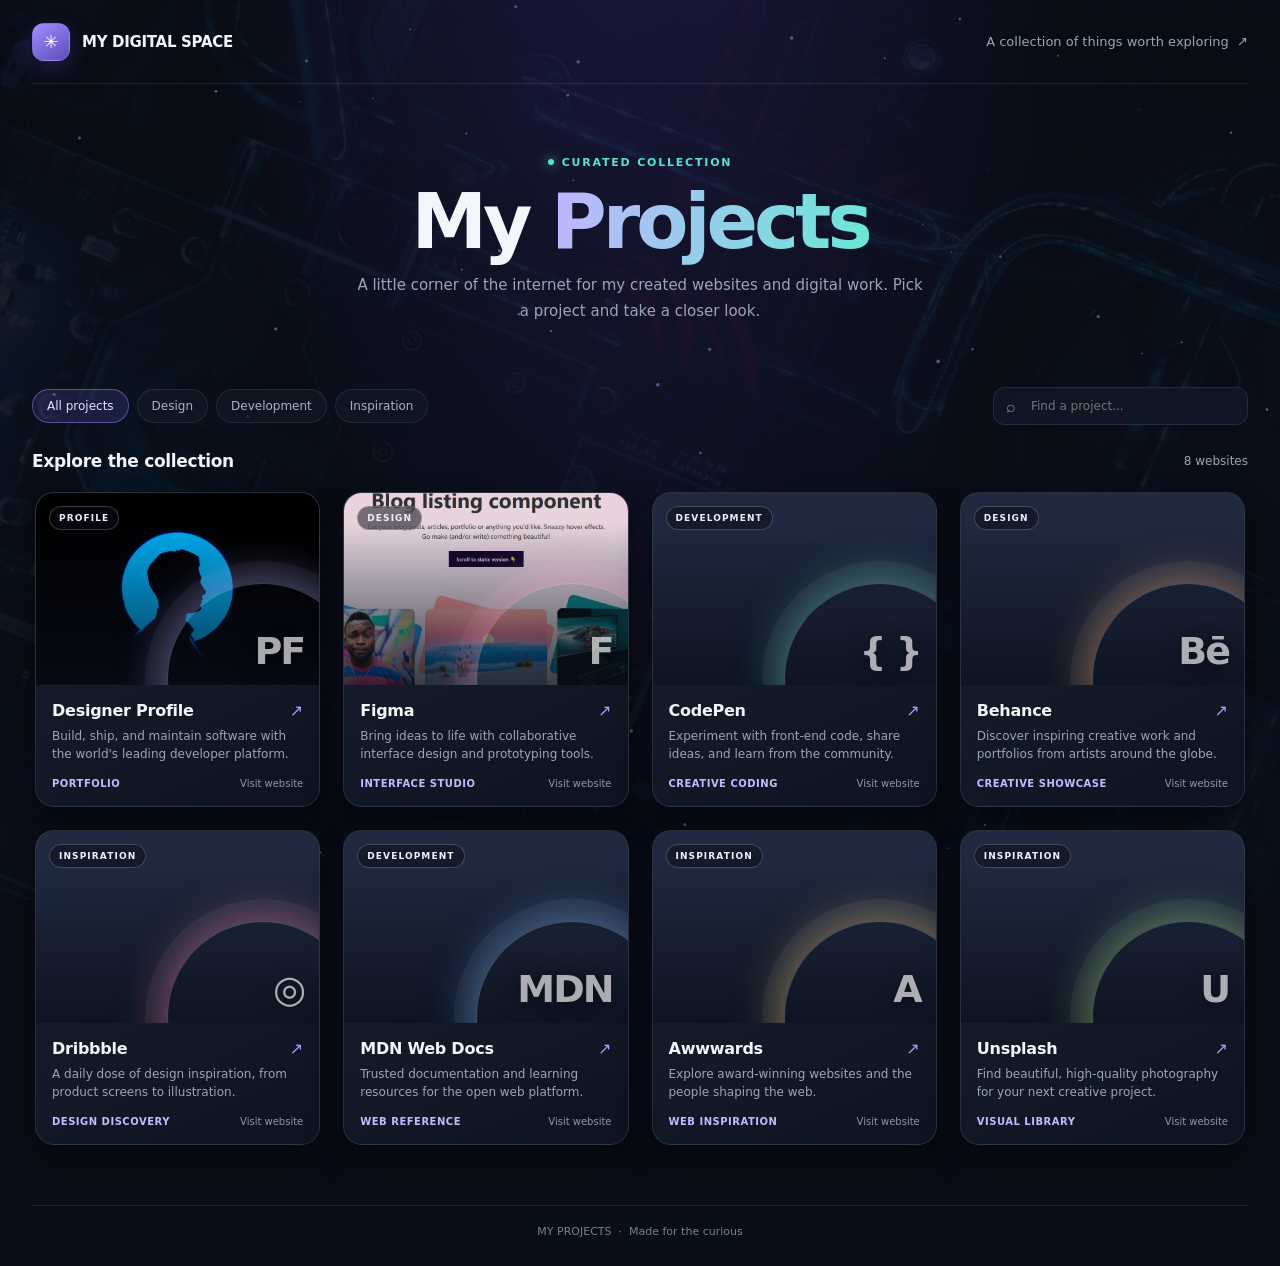
==== index.html @ c4907e5d "first code push" ====
<!DOCTYPE html>
<html lang="en">

<head>
    <meta charset="UTF-8">
    <meta name="viewport" content="width=device-width, initial-scale=1">
    <meta name="theme-color" content="#090d17">
    <meta name="description" content="A curated gallery of favorite websites and digital projects.">
    <title>My Projects — Digital Collection</title>
    <link rel="stylesheet" href="assets/css/style.css">
</head>

<body>
    <canvas id="tech-bg" aria-hidden="true"></canvas>
    <div class="shell">
        <header class="topbar">
            <div class="brand"><span class="brand-mark" aria-hidden="true">✳</span><span>MY DIGITAL SPACE</span></div>
            <div class="top-note">A collection of things worth exploring&nbsp; ↗</div>
        </header>
        <main>
            <section class="hero" aria-labelledby="page-title">
                <div class="eyebrow">Curated collection</div>
                <h1 id="page-title">My <span>Projects</span></h1>
                <p class="hero-copy">A little corner of the internet for my created websites and digital work. Pick a
                    project and take a closer look.</p>
            </section>
            <div class="toolbar" aria-label="Project controls">
                <div class="filters" role="group" aria-label="Filter projects">
                    <button class="filter active" type="button" data-filter="all">All projects</button>
                    <button class="filter" type="button" data-filter="design">Design</button>
                    <button class="filter" type="button" data-filter="development">Development</button>
                    <button class="filter" type="button" data-filter="inspiration">Inspiration</button>
                </div>
                <label class="search"><span aria-hidden="true">⌕</span><input id="search" type="search"
                        placeholder="Find a project..." aria-label="Search projects"></label>
            </div>
            <div class="collection-head">
                <h2>Explore the collection</h2>
                <p id="count">8 websites</p>
            </div>
            <section class="grid" id="project-grid" aria-live="polite">
                <a class="project" href="https://codeacharya.github.io/Portfo/" target="_blank" rel="noopener noreferrer"
                    data-category="development" data-name="portfolio">
                    <div class="poster" style="--glow:#a99cff;background-image:url('assets/images/profile_pic.jpg')"><span
                            class="poster-label">Profile</span><span class="poster-mark">PF</span></div>
                    <div class="project-body">
                        <div class="project-title">
                            <h3>Designer Profile</h3><span class="arrow">↗</span>
                        </div>
                        <p>Build, ship, and maintain software with the world's leading developer platform.</p>
                        <div class="project-meta"><span class="tag">Portfolio</span><span class="visit">Visit
                                website</span></div>
                    </div>
                </a>
                <a class="project" href="https://www.figma.com/" target="_blank" rel="noopener noreferrer"
                    data-category="design" data-name="figma interface design">
                    <div class="poster"
                        style="--glow:#ff8cbb;background-image:url('assets/images/website%20layout.JPG')"><span
                            class="poster-label">Design</span><span class="poster-mark">F</span></div>
                    <div class="project-body">
                        <div class="project-title">
                            <h3>Figma</h3><span class="arrow">↗</span>
                        </div>
                        <p>Bring ideas to life with collaborative interface design and prototyping tools.</p>
                        <div class="project-meta"><span class="tag">Interface studio</span><span class="visit">Visit
                                website</span></div>
                    </div>
                </a>
                <a class="project" href="https://codepen.io/" target="_blank" rel="noopener noreferrer"
                    data-category="development" data-name="codepen frontend code">
                    <div class="poster"
                        style="--glow:#5edbc9;background-image:url('https://images.unsplash.com/photo-1518770660439-4636190af475?auto=format&fit=crop&w=900&q=85')">
                        <span class="poster-label">Development</span><span class="poster-mark">{ }</span></div>
                    <div class="project-body">
                        <div class="project-title">
                            <h3>CodePen</h3><span class="arrow">↗</span>
                        </div>
                        <p>Experiment with front-end code, share ideas, and learn from the community.</p>
                        <div class="project-meta"><span class="tag">Creative coding</span><span class="visit">Visit
                                website</span></div>
                    </div>
                </a>
                <a class="project" href="https://www.behance.net/" target="_blank" rel="noopener noreferrer"
                    data-category="design" data-name="behance creative portfolio">
                    <div class="poster"
                        style="--glow:#ffad6e;background-image:url('https://images.unsplash.com/photo-1541701494587-cb58502866ab?auto=format&fit=crop&w=900&q=85')">
                        <span class="poster-label">Design</span><span class="poster-mark">Bē</span></div>
                    <div class="project-body">
                        <div class="project-title">
                            <h3>Behance</h3><span class="arrow">↗</span>
                        </div>
                        <p>Discover inspiring creative work and portfolios from artists around the globe.</p>
                        <div class="project-meta"><span class="tag">Creative showcase</span><span class="visit">Visit
                                website</span></div>
                    </div>
                </a>
                <a class="project" href="https://dribbble.com/" target="_blank" rel="noopener noreferrer"
                    data-category="inspiration" data-name="dribbble design inspiration">
                    <div class="poster"
                        style="--glow:#ff78a6;background-image:url('https://images.unsplash.com/photo-1557683316-973673baf926?auto=format&fit=crop&w=900&q=85')">
                        <span class="poster-label">Inspiration</span><span class="poster-mark">◎</span></div>
                    <div class="project-body">
                        <div class="project-title">
                            <h3>Dribbble</h3><span class="arrow">↗</span>
                        </div>
                        <p>A daily dose of design inspiration, from product screens to illustration.</p>
                        <div class="project-meta"><span class="tag">Design discovery</span><span class="visit">Visit
                                website</span></div>
                    </div>
                </a>
                <a class="project" href="https://developer.mozilla.org/" target="_blank" rel="noopener noreferrer"
                    data-category="development" data-name="mdn web docs javascript html css">
                    <div class="poster"
                        style="--glow:#71b6ff;background-image:url('https://images.unsplash.com/photo-1519389950473-47ba0277781c?auto=format&fit=crop&w=900&q=85')">
                        <span class="poster-label">Development</span><span class="poster-mark">MDN</span></div>
                    <div class="project-body">
                        <div class="project-title">
                            <h3>MDN Web Docs</h3><span class="arrow">↗</span>
                        </div>
                        <p>Trusted documentation and learning resources for the open web platform.</p>
                        <div class="project-meta"><span class="tag">Web reference</span><span class="visit">Visit
                                website</span></div>
                    </div>
                </a>
                <a class="project" href="https://www.awwwards.com/" target="_blank" rel="noopener noreferrer"
                    data-category="inspiration" data-name="awwwards web inspiration">
                    <div class="poster"
                        style="--glow:#f6cb71;background-image:url('https://images.unsplash.com/photo-1498050108023-c5249f4df085?auto=format&fit=crop&w=900&q=85')">
                        <span class="poster-label">Inspiration</span><span class="poster-mark">A</span></div>
                    <div class="project-body">
                        <div class="project-title">
                            <h3>Awwwards</h3><span class="arrow">↗</span>
                        </div>
                        <p>Explore award-winning websites and the people shaping the web.</p>
                        <div class="project-meta"><span class="tag">Web inspiration</span><span class="visit">Visit
                                website</span></div>
                    </div>
                </a>
                <a class="project" href="https://unsplash.com/" target="_blank" rel="noopener noreferrer"
                    data-category="inspiration" data-name="unsplash photography images">
                    <div class="poster"
                        style="--glow:#a6e57a;background-image:url('https://images.unsplash.com/photo-1497366754035-f200968a6e72?auto=format&fit=crop&w=900&q=85')">
                        <span class="poster-label">Inspiration</span><span class="poster-mark">U</span></div>
                    <div class="project-body">
                        <div class="project-title">
                            <h3>Unsplash</h3><span class="arrow">↗</span>
                        </div>
                        <p>Find beautiful, high-quality photography for your next creative project.</p>
                        <div class="project-meta"><span class="tag">Visual library</span><span class="visit">Visit
                                website</span></div>
                    </div>
                </a>
            </section>
        </main>
        <footer>MY PROJECTS&nbsp; · &nbsp;Made for the curious</footer>
    </div>
    <script src="assets/js/script.js" defer></script>
</body>

</html>
---- assets/css/style.css ----
:root {
	color-scheme: dark;
	--bg: #090d17;
	--surface: #111827;
	--text: #f3f5fb;
	--muted: #9aa5b7;
	--line: rgba(255, 255, 255, .09);
	--accent: #9b8cff;
	--mint: #58e3cf;
}

* { box-sizing: border-box; }
html { scroll-behavior: smooth; }
body {
	margin: 0;
	min-height: 100vh;
	overflow-x: hidden;
	background: radial-gradient(ellipse at 50% -20%, #28215b99 0, transparent 48%), linear-gradient(180deg, #090d17e8, #090d17f5), url("../images/card1.jpg") center / cover fixed, var(--bg);
	color: var(--text);
	font-family: Inter, ui-sans-serif, system-ui, -apple-system, BlinkMacSystemFont, "Segoe UI", sans-serif;
}

#tech-bg {
	position: fixed;
	inset: 0;
	z-index: 0;
	width: 100%;
	height: 100%;
	pointer-events: none;
	opacity: .7;
}

.shell { position: relative; z-index: 1; width: min(1380px, calc(100% - 64px)); margin: 0 auto; }
.topbar {
	min-height: 84px;
	display: flex;
	align-items: center;
	justify-content: space-between;
	border-bottom: 1px solid var(--line);
}
.brand { display: flex; align-items: center; gap: 12px; font-size: 15px; font-weight: 750; letter-spacing: -.3px; }
.brand-mark {
	display: grid;
	width: 38px;
	height: 38px;
	place-items: center;
	border: 1px solid #a798ff55;
	border-radius: 12px;
	background: linear-gradient(145deg, #a18dff, #5c4db9);
	color: white;
	box-shadow: 0 7px 22px #7863ff3a;
	font-size: 18px;
}
.top-note { color: var(--muted); font-size: 13px; }
.hero { padding: 66px 0 40px; text-align: center; }
.eyebrow {
	display: inline-flex;
	align-items: center;
	gap: 8px;
	color: var(--mint);
	font-size: 11px;
	font-weight: 800;
	letter-spacing: 1.8px;
	text-transform: uppercase;
}
.eyebrow::before { width: 6px; height: 6px; border-radius: 50%; background: currentColor; content: ""; box-shadow: 0 0 12px currentColor; }
h1 {
	margin: 15px 0 12px;
	font-size: clamp(42px, 7vw, 76px);
	line-height: 1;
	letter-spacing: -4px;
}
h1 span { color: transparent; background: linear-gradient(100deg, #c0b5ff, #69e8d5); background-clip: text; -webkit-background-clip: text; }
.hero-copy { max-width: 570px; margin: 0 auto; color: var(--muted); font-size: 15px; line-height: 1.75; }
.toolbar {
	display: flex;
	align-items: center;
	justify-content: space-between;
	gap: 18px;
	margin: 22px 0 20px;
}
.filters { display: flex; flex-wrap: wrap; gap: 8px; }
.filter {
	padding: 9px 14px;
	border: 1px solid var(--line);
	border-radius: 999px;
	background: #111827b8;
	color: #aab4c6;
	font: inherit;
	font-size: 12px;
	cursor: pointer;
	transition: .2s ease;
}
.filter:hover, .filter.active { border-color: #9b8cff77; background: #8976ff24; color: #e4dfff; }
.search { position: relative; width: min(255px, 100%); }
.search span { position: absolute; top: 50%; left: 13px; color: #8792a6; transform: translateY(-50%); }
.search input {
	width: 100%;
	padding: 11px 12px 11px 37px;
	border: 1px solid var(--line);
	border-radius: 12px;
	outline: 0;
	background: #111827d9;
	color: var(--text);
	font: inherit;
	font-size: 12px;
}
.search input:focus { border-color: #9b8cff99; box-shadow: 0 0 0 3px #9b8cff20; }
.collection-head { display: flex; align-items: center; justify-content: space-between; margin: 26px 0 17px; }
.collection-head h2 { margin: 0; font-size: 17px; letter-spacing: -.3px; }
.collection-head p { margin: 0; color: var(--muted); font-size: 12px; }
.grid {
	display: grid;
	grid-template-columns: repeat(4, minmax(0, 1fr));
	gap: 23px;
	padding: 4px 3px 60px;
	perspective: 1300px;
}
.project {
	--glow: #8470ff;
	position: relative;
	min-width: 0;
	overflow: hidden;
	border: 1px solid rgba(255, 255, 255, .105);
	border-radius: 19px;
	background: linear-gradient(155deg, rgba(25, 34, 52, .98), rgba(13, 19, 32, .98));
	color: inherit;
	text-decoration: none;
	box-shadow: 0 18px 34px #0005, 0 6px 12px #0003, inset 0 1px 0 #ffffff12;
	transform: translateY(0) scale(1) rotateX(0);
	transform-style: preserve-3d;
	transition: transform .28s ease, box-shadow .28s ease, border-color .28s ease;
}
.project:hover {
	z-index: 2;
	border-color: color-mix(in srgb, var(--glow), transparent 38%);
	box-shadow: 0 28px 55px #0008, 0 10px 28px color-mix(in srgb, var(--glow), transparent 82%), inset 0 1px 0 #ffffff1c;
	transform: translateY(-8px) scale(1.035) rotateX(1.5deg);
}
.poster {
	position: relative;
	height: clamp(145px, 15vw, 205px);
	overflow: hidden;
	background-color: #202b42;
	background-position: center;
	background-size: cover;
	isolation: isolate;
}
.poster::before {
	position: absolute;
	z-index: -1;
	inset: 0;
	background: linear-gradient(180deg, #080d1910 15%, #080d19c7 100%);
	content: "";
}
.poster::after {
	position: absolute;
	right: -40px;
	bottom: -90px;
	width: 190px;
	height: 190px;
	border: 1px solid #ffffff3b;
	border-radius: 50%;
	box-shadow: 0 0 0 22px #ffffff0b, 0 0 48px color-mix(in srgb, var(--glow), transparent 45%);
	content: "";
}
.project:hover .poster { background-size: 108%; transition: background-size .5s ease; }
.poster-label {
	position: absolute;
	top: 13px;
	left: 13px;
	padding: 6px 9px;
	border: 1px solid #ffffff35;
	border-radius: 999px;
	background: #0a0f1b83;
	color: #f0efff;
	font-size: 9px;
	font-weight: 800;
	letter-spacing: 1.1px;
	text-transform: uppercase;
	backdrop-filter: blur(8px);
}
.poster-mark {
	position: absolute;
	right: 15px;
	bottom: 12px;
	color: #ffffffa8;
	font-size: 38px;
	font-weight: 850;
	letter-spacing: -2px;
	text-shadow: 0 2px 18px #0008;
}
.project-body { padding: 16px 16px 17px; }
.project-title { display: flex; align-items: center; justify-content: space-between; gap: 8px; }
.project h3 { margin: 0; font-size: 16px; letter-spacing: -.25px; }
.arrow { color: #a99cff; font-size: 16px; transition: transform .2s ease; }
.project:hover .arrow { transform: translate(3px, -3px); }
.project-body p { min-height: 36px; margin: 7px 0 14px; color: var(--muted); font-size: 12px; line-height: 1.55; }
.project-meta { display: flex; align-items: center; justify-content: space-between; gap: 8px; }
.tag { color: #c4bbff; font-size: 10px; font-weight: 750; letter-spacing: .5px; text-transform: uppercase; }
.visit { color: #8c98ab; font-size: 10px; }
.empty { grid-column: 1 / -1; padding: 55px 20px; border: 1px dashed var(--line); border-radius: 18px; color: var(--muted); text-align: center; }
footer { padding: 19px 0 28px; border-top: 1px solid var(--line); color: #758197; font-size: 11px; text-align: center; }

@media (max-width: 1080px) {
	.grid { grid-template-columns: repeat(3, minmax(0, 1fr)); gap: 19px; }
	.poster { height: 190px; }
}
@media (max-width: 760px) {
	.shell { width: min(100% - 36px, 620px); }
	.topbar { min-height: 70px; }
	.top-note { display: none; }
	.hero { padding: 54px 0 31px; }
	h1 { letter-spacing: -2.5px; }
	.toolbar { align-items: stretch; flex-direction: column-reverse; }
	.search { width: 100%; }
	.grid { grid-template-columns: repeat(2, minmax(0, 1fr)); gap: 15px; }
	.poster { height: clamp(135px, 28vw, 190px); }
}
@media (max-width: 480px) {
	.shell { width: calc(100% - 28px); }
	.hero { padding-top: 43px; }
	.hero-copy { font-size: 13px; }
	.filters { gap: 6px; }
	.filter { padding: 8px 11px; }
	.grid { grid-template-columns: 1fr; gap: 16px; }
	.poster { height: 205px; }
	.project-body { padding: 15px; }
}
@media (prefers-reduced-motion: reduce) {
	*, *::before, *::after { scroll-behavior: auto !important; transition-duration: .01ms !important; animation-duration: .01ms !important; }
	.project:hover { transform: none; }
}
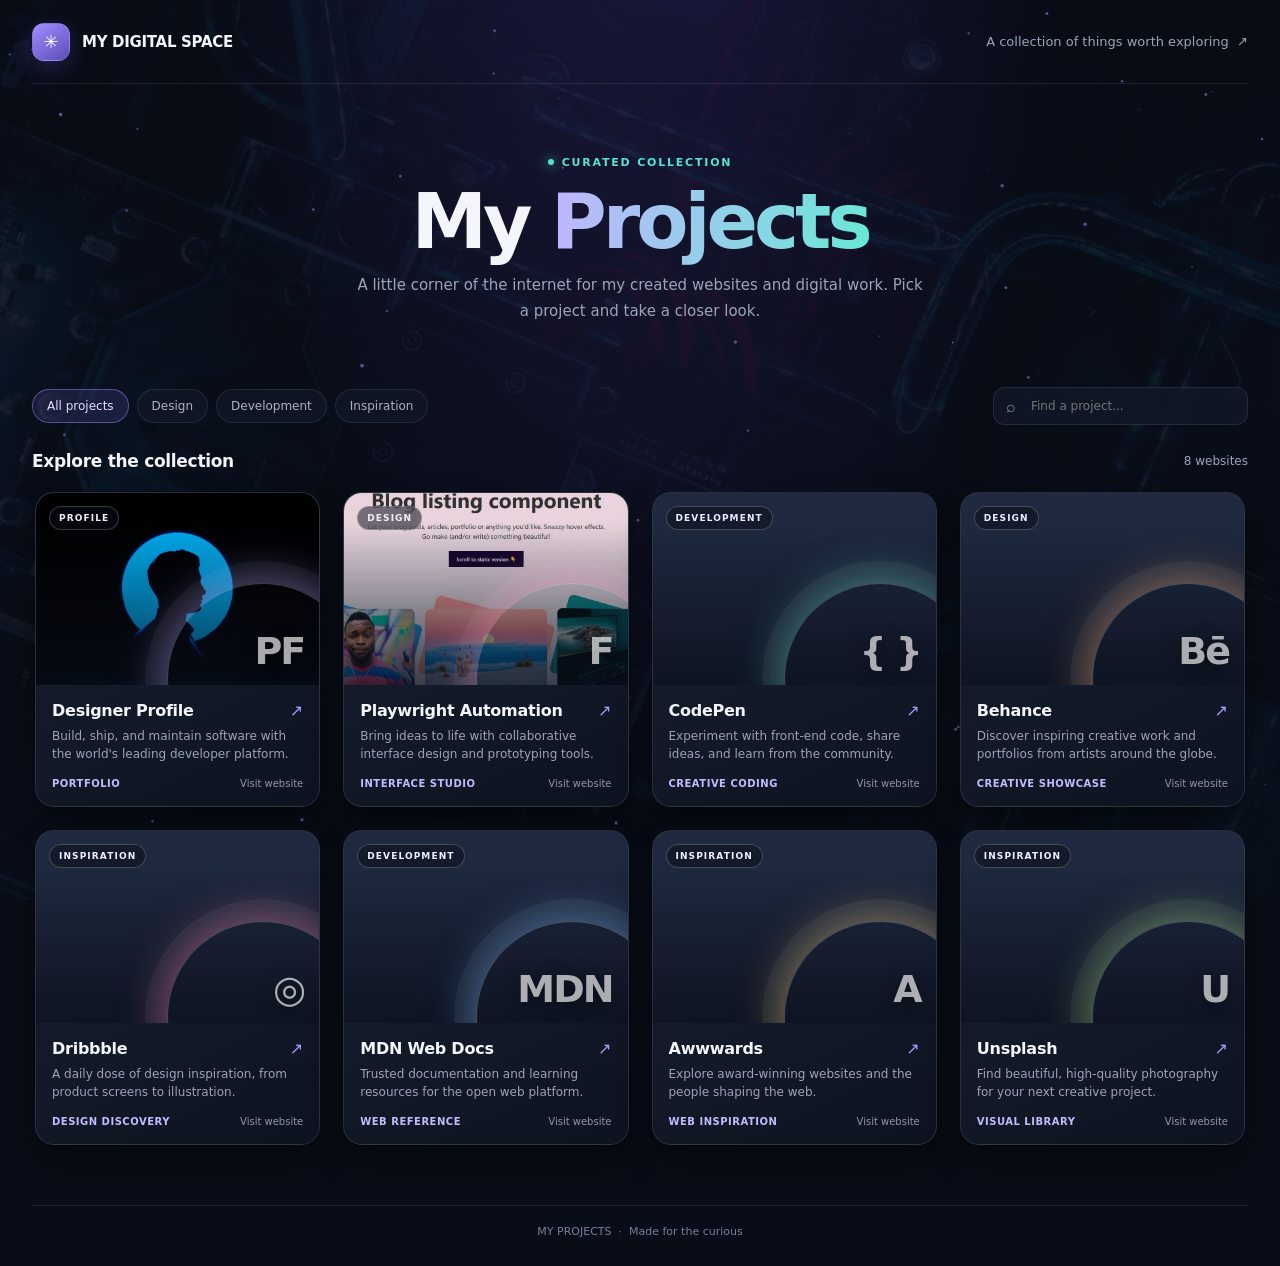
==== commit 38a12f38: "linking to playwright project" ====
--- a/index.html
+++ b/index.html
@@ -52,14 +52,14 @@
                                 website</span></div>
                     </div>
                 </a>
-                <a class="project" href="https://www.figma.com/" target="_blank" rel="noopener noreferrer"
-                    data-category="design" data-name="figma interface design">
+                <a class="project" href="projects/Playwright Web Automation/playwright_web_automation_notes.html" target="_blank" rel="noopener noreferrer"
+                    data-category="design" data-name="playwright_web_automation">
                     <div class="poster"
                         style="--glow:#ff8cbb;background-image:url('assets/images/website%20layout.JPG')"><span
                             class="poster-label">Design</span><span class="poster-mark">F</span></div>
                     <div class="project-body">
                         <div class="project-title">
-                            <h3>Figma</h3><span class="arrow">↗</span>
+                            <h3>Playwright Automation</h3><span class="arrow">↗</span>
                         </div>
                         <p>Bring ideas to life with collaborative interface design and prototyping tools.</p>
                         <div class="project-meta"><span class="tag">Interface studio</span><span class="visit">Visit
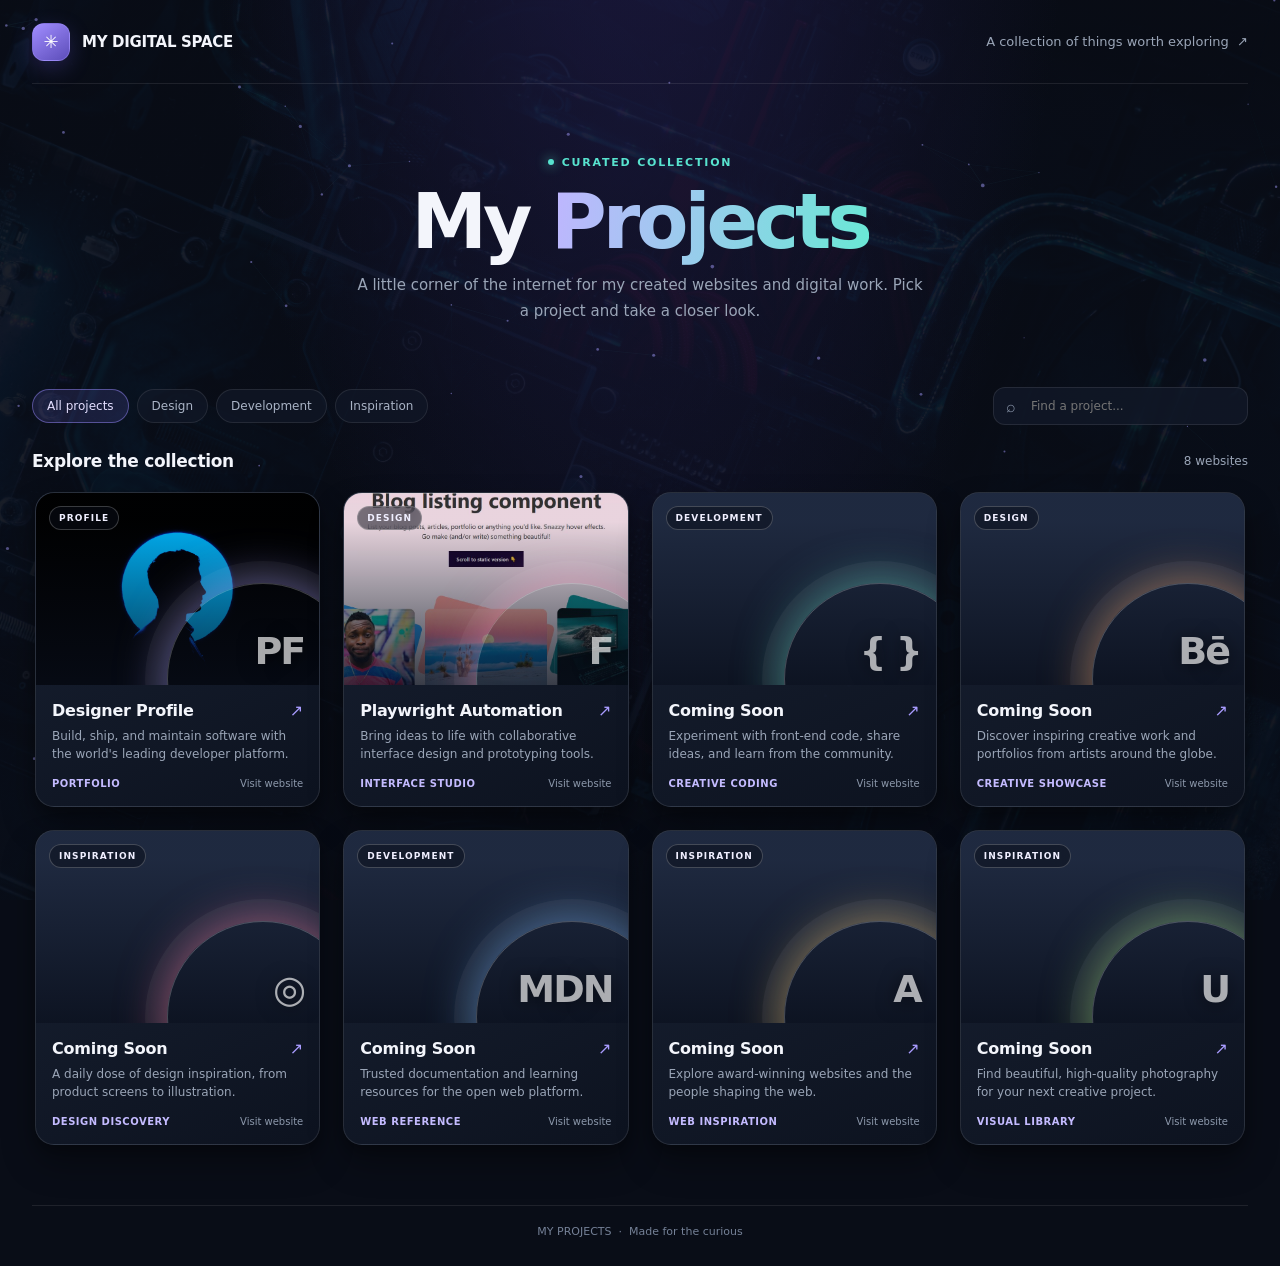
==== commit 324bb70f: "change title" ====
--- a/index.html
+++ b/index.html
@@ -73,7 +73,7 @@
                         <span class="poster-label">Development</span><span class="poster-mark">{ }</span></div>
                     <div class="project-body">
                         <div class="project-title">
-                            <h3>CodePen</h3><span class="arrow">↗</span>
+                            <h3>Coming Soon</h3><span class="arrow">↗</span>
                         </div>
                         <p>Experiment with front-end code, share ideas, and learn from the community.</p>
                         <div class="project-meta"><span class="tag">Creative coding</span><span class="visit">Visit
@@ -87,7 +87,7 @@
                         <span class="poster-label">Design</span><span class="poster-mark">Bē</span></div>
                     <div class="project-body">
                         <div class="project-title">
-                            <h3>Behance</h3><span class="arrow">↗</span>
+                            <h3>Coming Soon</h3><span class="arrow">↗</span>
                         </div>
                         <p>Discover inspiring creative work and portfolios from artists around the globe.</p>
                         <div class="project-meta"><span class="tag">Creative showcase</span><span class="visit">Visit
@@ -101,7 +101,7 @@
                         <span class="poster-label">Inspiration</span><span class="poster-mark">◎</span></div>
                     <div class="project-body">
                         <div class="project-title">
-                            <h3>Dribbble</h3><span class="arrow">↗</span>
+                            <h3>Coming Soon</h3><span class="arrow">↗</span>
                         </div>
                         <p>A daily dose of design inspiration, from product screens to illustration.</p>
                         <div class="project-meta"><span class="tag">Design discovery</span><span class="visit">Visit
@@ -115,7 +115,7 @@
                         <span class="poster-label">Development</span><span class="poster-mark">MDN</span></div>
                     <div class="project-body">
                         <div class="project-title">
-                            <h3>MDN Web Docs</h3><span class="arrow">↗</span>
+                            <h3>Coming Soon</h3><span class="arrow">↗</span>
                         </div>
                         <p>Trusted documentation and learning resources for the open web platform.</p>
                         <div class="project-meta"><span class="tag">Web reference</span><span class="visit">Visit
@@ -129,7 +129,7 @@
                         <span class="poster-label">Inspiration</span><span class="poster-mark">A</span></div>
                     <div class="project-body">
                         <div class="project-title">
-                            <h3>Awwwards</h3><span class="arrow">↗</span>
+                            <h3>Coming Soon</h3><span class="arrow">↗</span>
                         </div>
                         <p>Explore award-winning websites and the people shaping the web.</p>
                         <div class="project-meta"><span class="tag">Web inspiration</span><span class="visit">Visit
@@ -143,7 +143,7 @@
                         <span class="poster-label">Inspiration</span><span class="poster-mark">U</span></div>
                     <div class="project-body">
                         <div class="project-title">
-                            <h3>Unsplash</h3><span class="arrow">↗</span>
+                            <h3>Coming Soon</h3><span class="arrow">↗</span>
                         </div>
                         <p>Find beautiful, high-quality photography for your next creative project.</p>
                         <div class="project-meta"><span class="tag">Visual library</span><span class="visit">Visit
